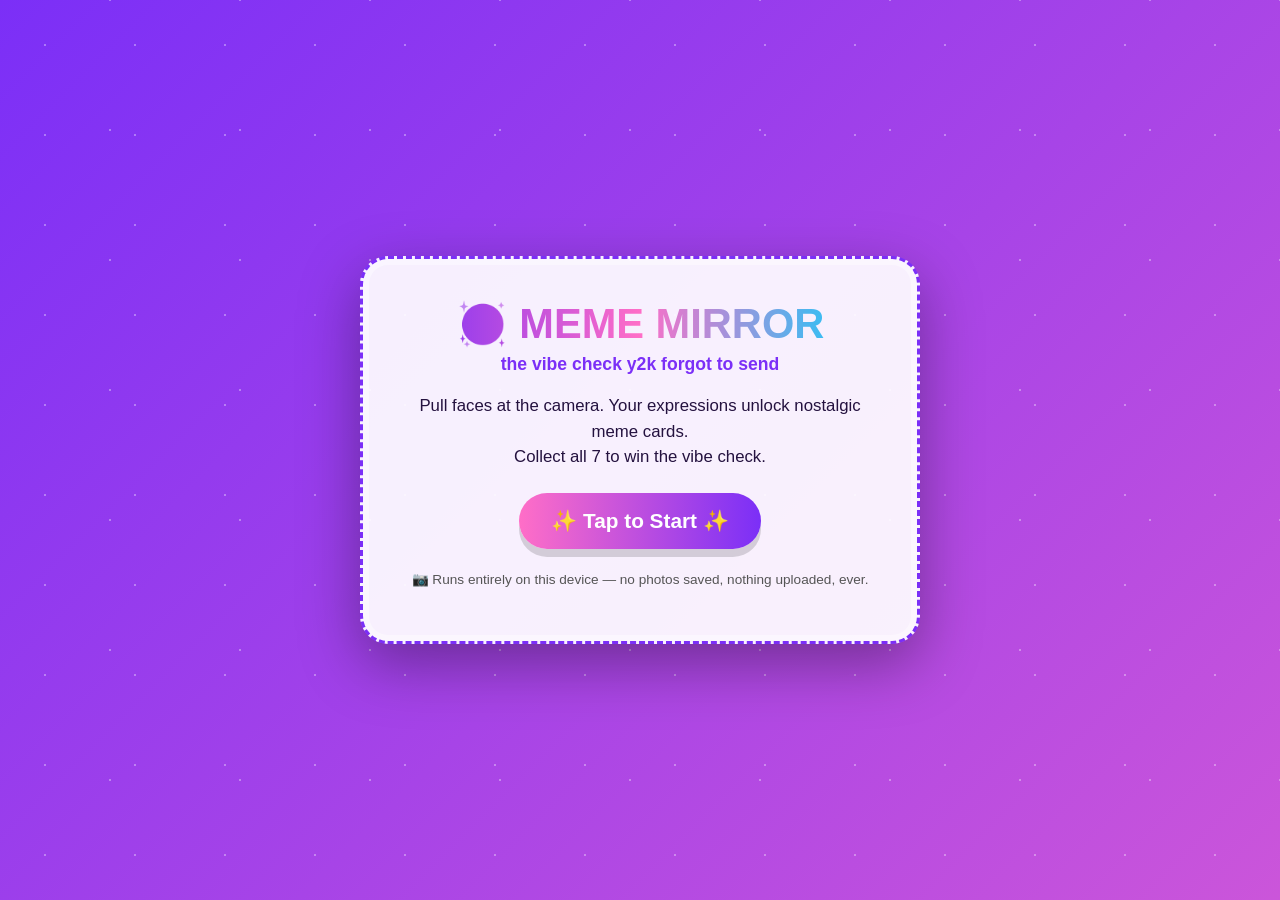
==== index.html @ 5fd08451 "Add Meme Mirror: webcam expression-to-meme game for uni open day Interactive, fully client-side boot" ====
<!DOCTYPE html>
<html lang="en">
<head>
<meta charset="UTF-8">
<meta name="viewport" content="width=device-width, initial-scale=1.0, maximum-scale=1.0, user-scalable=no">
<title>Meme Mirror — Vibe Check</title>
<link rel="icon" href="data:image/svg+xml,<svg xmlns=%22http://www.w3.org/2000/svg%22 viewBox=%220 0 100 100%22><text y=%22.9em%22 font-size=%2290%22>🪩</text></svg>">
<link rel="stylesheet" href="css/style.css">
</head>
<body>

<div class="sparkle-layer" aria-hidden="true"></div>

<!-- START SCREEN -->
<section id="start-screen" class="screen active">
  <div class="start-card">
    <h1 class="logo">🪩 MEME MIRROR</h1>
    <p class="tagline">the vibe check y2k forgot to send</p>
    <p class="blurb">Pull faces at the camera. Your expressions unlock nostalgic meme cards.<br>Collect all 7 to win the vibe check.</p>
    <button id="start-btn" class="big-btn">✨ Tap to Start ✨</button>
    <p class="privacy-note">📷 Runs entirely on this device — no photos saved, nothing uploaded, ever.</p>
  </div>
</section>

<!-- PERMISSION / LOADING SCREEN -->
<section id="loading-screen" class="screen">
  <div class="start-card">
    <div class="spinner" aria-hidden="true"></div>
    <p id="loading-text">Waking up the webcam...</p>
  </div>
</section>

<!-- ERROR SCREEN -->
<section id="error-screen" class="screen">
  <div class="start-card">
    <h2>😬 oop —</h2>
    <p id="error-text">Something went wrong.</p>
    <button id="retry-btn" class="big-btn">Try Again</button>
  </div>
</section>

<!-- GAME SCREEN -->
<section id="game-screen" class="screen">
  <header class="hud">
    <div class="hud-item score-box">
      <span class="hud-label">score</span>
      <span id="score" class="hud-value">0</span>
    </div>
    <div class="hud-item progress-box">
      <span class="hud-label">memes collected</span>
      <span id="progress" class="hud-value">0 / 7</span>
      <div class="progress-bar"><div id="progress-fill" class="progress-fill"></div></div>
    </div>
    <button id="reset-btn" class="mini-btn">↻ new player</button>
  </header>

  <main class="stage">
    <div class="camera-wrap">
      <video id="video" autoplay muted playsinline></video>
      <div id="face-hint" class="face-hint">make a face! 👀</div>
    </div>

    <div class="meme-panel">
      <div id="meme-idle" class="meme-idle">
        <p>🎭</p>
        <p>Your meme card will appear here</p>
      </div>
      <div id="meme-card" class="meme-card hidden">
        <div class="meme-emoji" id="meme-emoji"></div>
        <div class="meme-caption" id="meme-caption"></div>
        <div class="meme-tag" id="meme-tag"></div>
      </div>
    </div>
  </main>

  <footer class="collection-strip" id="collection-strip" aria-label="Meme collection"></footer>
</section>

<!-- WIN SCREEN -->
<section id="win-screen" class="screen">
  <div class="start-card">
    <h1 class="logo">🏆 VIBE CHECK PASSED</h1>
    <p class="blurb">You unlocked the whole nostalgic meme deck!</p>
    <p id="final-score" class="final-score">Score: 0</p>
    <button id="play-again-btn" class="big-btn">✨ Next Player ✨</button>
  </div>
</section>

<script src="js/face-api.min.js"></script>
<script src="js/memes.js"></script>
<script src="js/app.js"></script>
</body>
</html>
---- css/style.css ----
:root {
  --pink: #ff6ec7;
  --purple: #7b2ff7;
  --blue: #00d4ff;
  --yellow: #ffe45e;
  --dark: #1a0b2e;
  --panel: rgba(255, 255, 255, 0.92);
  --text-dark: #24123f;
  font-size: 16px;
}

* {
  box-sizing: border-box;
}

html, body {
  margin: 0;
  padding: 0;
  height: 100%;
  overflow-x: hidden;
}

body {
  font-family: "Comic Sans MS", "Segoe Print", "Baloo 2", cursive, sans-serif;
  color: var(--text-dark);
  background: linear-gradient(135deg, var(--purple), var(--pink) 55%, var(--blue));
  background-size: 300% 300%;
  animation: gradientShift 12s ease infinite;
  min-height: 100vh;
  position: relative;
}

@keyframes gradientShift {
  0% { background-position: 0% 50%; }
  50% { background-position: 100% 50%; }
  100% { background-position: 0% 50%; }
}

.sparkle-layer {
  position: fixed;
  inset: 0;
  pointer-events: none;
  background-image:
    radial-gradient(circle, #fff 1px, transparent 1.5px),
    radial-gradient(circle, #fff 1px, transparent 1.5px);
  background-size: 90px 90px, 130px 130px;
  background-position: 0 0, 45px 65px;
  opacity: 0.35;
  animation: sparkleDrift 20s linear infinite;
  z-index: 0;
}

@keyframes sparkleDrift {
  from { background-position: 0 0, 45px 65px; }
  to { background-position: 900px 900px, 945px 965px; }
}

.screen {
  display: none;
  min-height: 100vh;
  align-items: center;
  justify-content: center;
  position: relative;
  z-index: 1;
  padding: 24px;
}

.screen.active {
  display: flex;
}

.start-card {
  background: var(--panel);
  border-radius: 28px;
  padding: 40px 36px;
  max-width: 560px;
  width: 100%;
  text-align: center;
  box-shadow: 0 20px 60px rgba(0, 0, 0, 0.35), 0 0 0 6px rgba(255, 255, 255, 0.4) inset;
  border: 3px dashed var(--purple);
}

.logo {
  font-size: 2.6rem;
  margin: 0 0 6px;
  background: linear-gradient(90deg, var(--purple), var(--pink), var(--blue));
  -webkit-background-clip: text;
  background-clip: text;
  color: transparent;
  text-shadow: none;
}

.tagline {
  font-weight: bold;
  color: var(--purple);
  margin: 0 0 18px;
  font-size: 1.1rem;
}

.blurb {
  font-size: 1.05rem;
  line-height: 1.5;
  margin-bottom: 24px;
}

.big-btn {
  font-family: inherit;
  font-size: 1.3rem;
  font-weight: bold;
  padding: 16px 32px;
  border-radius: 999px;
  border: none;
  background: linear-gradient(90deg, var(--pink), var(--purple));
  color: white;
  cursor: pointer;
  box-shadow: 0 8px 0 rgba(0,0,0,0.15);
  transition: transform 0.12s ease;
}

.big-btn:active {
  transform: translateY(4px);
  box-shadow: 0 4px 0 rgba(0,0,0,0.15);
}

.privacy-note {
  margin-top: 22px;
  font-size: 0.85rem;
  color: #555;
}

.spinner {
  width: 56px;
  height: 56px;
  margin: 0 auto 20px;
  border-radius: 50%;
  border: 6px solid rgba(123, 47, 247, 0.2);
  border-top-color: var(--purple);
  animation: spin 0.9s linear infinite;
}

@keyframes spin {
  to { transform: rotate(360deg); }
}

/* ---------- GAME SCREEN ---------- */

#game-screen {
  align-items: stretch;
  flex-direction: column;
  padding: 16px;
}

.hud {
  display: flex;
  align-items: center;
  gap: 16px;
  background: var(--panel);
  border-radius: 20px;
  padding: 12px 20px;
  margin-bottom: 14px;
  box-shadow: 0 10px 30px rgba(0,0,0,0.25);
  flex-wrap: wrap;
}

.hud-item {
  display: flex;
  flex-direction: column;
  min-width: 90px;
}

.hud-label {
  font-size: 0.7rem;
  text-transform: uppercase;
  letter-spacing: 0.08em;
  color: #777;
}

.hud-value {
  font-size: 1.5rem;
  font-weight: bold;
  color: var(--purple);
}

.progress-box {
  flex: 1;
  min-width: 160px;
}

.progress-bar {
  height: 10px;
  border-radius: 999px;
  background: rgba(123, 47, 247, 0.15);
  overflow: hidden;
  margin-top: 4px;
}

.progress-fill {
  height: 100%;
  width: 0%;
  background: linear-gradient(90deg, var(--pink), var(--blue));
  transition: width 0.4s ease;
}

.mini-btn {
  font-family: inherit;
  font-size: 0.85rem;
  font-weight: bold;
  padding: 10px 16px;
  border-radius: 999px;
  border: 2px solid var(--purple);
  background: white;
  color: var(--purple);
  cursor: pointer;
}

.stage {
  flex: 1;
  display: flex;
  gap: 16px;
  flex-wrap: wrap;
}

.camera-wrap {
  position: relative;
  flex: 1 1 380px;
  min-height: 320px;
  border-radius: 24px;
  overflow: hidden;
  background: #000;
  box-shadow: 0 10px 30px rgba(0,0,0,0.3);
  border: 4px solid var(--yellow);
}

#video {
  width: 100%;
  height: 100%;
  object-fit: cover;
  transform: scaleX(-1);
}

.face-hint {
  position: absolute;
  bottom: 16px;
  left: 50%;
  transform: translateX(-50%);
  background: rgba(0,0,0,0.6);
  color: white;
  padding: 8px 16px;
  border-radius: 999px;
  font-size: 0.95rem;
}

.face-hint.hidden {
  display: none;
}

.meme-panel {
  flex: 1 1 320px;
  min-height: 320px;
  background: var(--panel);
  border-radius: 24px;
  display: flex;
  align-items: center;
  justify-content: center;
  box-shadow: 0 10px 30px rgba(0,0,0,0.25);
  border: 3px dashed var(--pink);
  padding: 24px;
  text-align: center;
}

.meme-idle {
  color: #888;
  font-size: 1.1rem;
}

.meme-idle p:first-child {
  font-size: 3rem;
  margin: 0 0 8px;
}

.meme-card.hidden,
.meme-idle.hidden {
  display: none;
}

.meme-card {
  display: flex;
  flex-direction: column;
  align-items: center;
  gap: 10px;
}

.meme-emoji {
  font-size: 4.5rem;
  line-height: 1;
}

.meme-caption {
  font-family: "Arial Black", Impact, sans-serif;
  font-size: 1.6rem;
  font-weight: 900;
  text-transform: uppercase;
  color: var(--dark);
  -webkit-text-stroke: 1px white;
  text-shadow: 2px 2px 0 rgba(255,255,255,0.7);
  line-height: 1.15;
}

.meme-tag {
  font-size: 0.95rem;
  font-weight: bold;
  color: var(--purple);
  background: rgba(123, 47, 247, 0.12);
  padding: 4px 14px;
  border-radius: 999px;
}

.meme-card.pop {
  animation: memePop 0.4s cubic-bezier(0.34, 1.56, 0.64, 1);
}

@keyframes memePop {
  0% { transform: scale(0.6) rotate(-4deg); opacity: 0; }
  60% { transform: scale(1.08) rotate(2deg); opacity: 1; }
  100% { transform: scale(1) rotate(0deg); }
}

.collection-strip {
  margin-top: 14px;
  display: flex;
  gap: 10px;
  overflow-x: auto;
  padding: 12px;
  background: var(--panel);
  border-radius: 20px;
  box-shadow: 0 10px 30px rgba(0,0,0,0.25);
}

.collection-slot {
  flex: 0 0 auto;
  width: 84px;
  display: flex;
  flex-direction: column;
  align-items: center;
  gap: 4px;
  padding: 10px 6px;
  border-radius: 16px;
  transition: transform 0.2s ease;
}

.collection-slot.locked {
  filter: grayscale(1) opacity(0.4);
}

.collection-slot.unlocked {
  background: rgba(255, 230, 100, 0.35);
}

.collection-slot.just-unlocked {
  animation: unlockPop 0.7s ease;
}

@keyframes unlockPop {
  0% { transform: scale(1); }
  40% { transform: scale(1.25); }
  100% { transform: scale(1); }
}

.slot-emoji {
  font-size: 1.8rem;
}

.slot-label {
  font-size: 0.7rem;
  font-weight: bold;
  text-align: center;
}

.final-score {
  font-size: 1.4rem;
  font-weight: bold;
  color: var(--purple);
  margin-bottom: 20px;
}

@media (max-width: 640px) {
  .logo { font-size: 2rem; }
  .stage { flex-direction: column; }
  .camera-wrap, .meme-panel { min-height: 260px; }
}
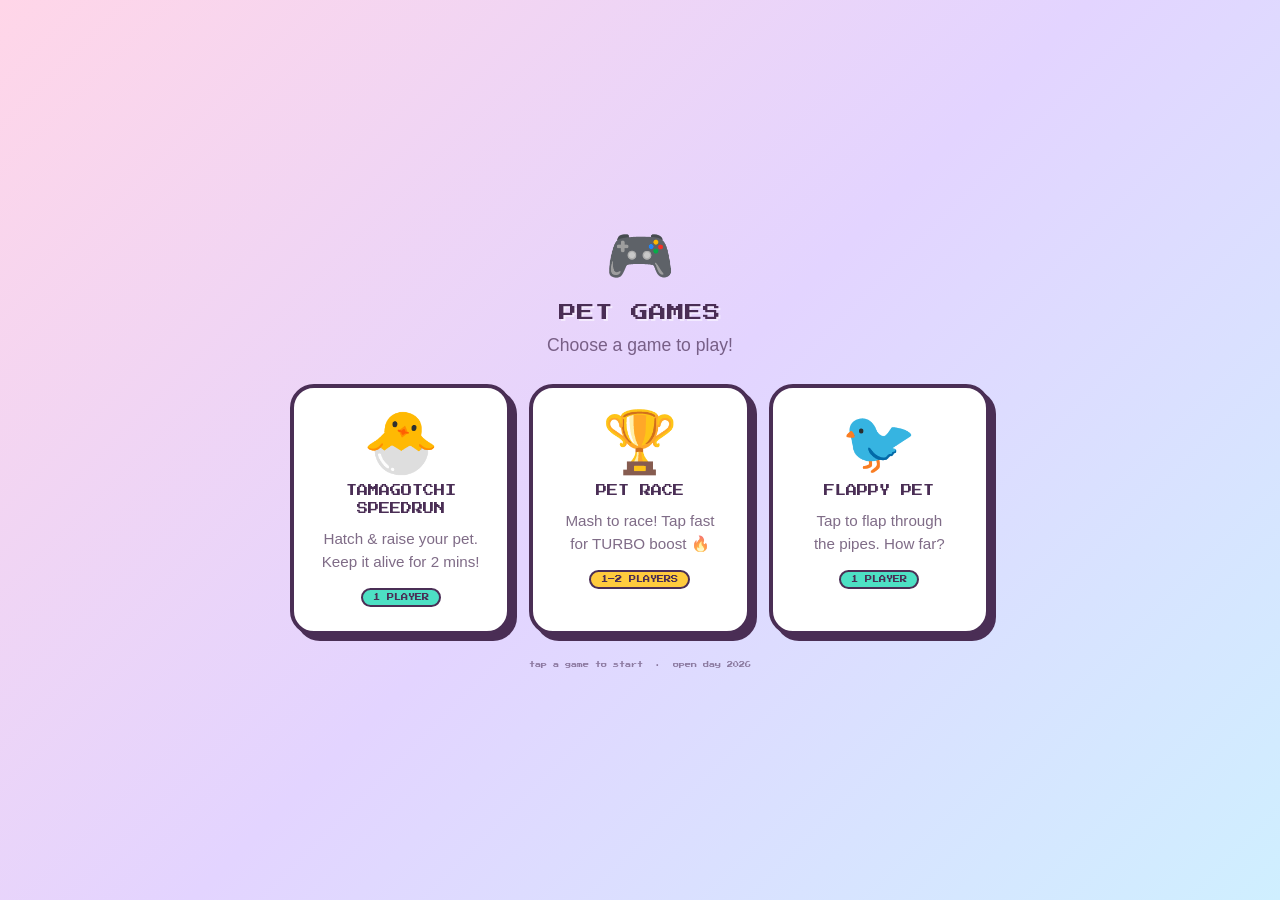
==== commit 5dc33779: "Add Pet Race game , Flappy Pet" ====
--- a/index.html
+++ b/index.html
@@ -3,91 +3,120 @@
 <head>
 <meta charset="UTF-8">
 <meta name="viewport" content="width=device-width, initial-scale=1.0, maximum-scale=1.0, user-scalable=no">
-<title>Meme Mirror — Vibe Check</title>
-<link rel="icon" href="data:image/svg+xml,<svg xmlns=%22http://www.w3.org/2000/svg%22 viewBox=%220 0 100 100%22><text y=%22.9em%22 font-size=%2290%22>🪩</text></svg>">
-<link rel="stylesheet" href="css/style.css">
+<title>Pet Games — Open Day</title>
+<link rel="icon" href="data:image/svg+xml,<svg xmlns=%22http://www.w3.org/2000/svg%22 viewBox=%220 0 100 100%22><text y=%22.9em%22 font-size=%2290%22>🎮</text></svg>">
+<style>
+  @font-face {
+    font-family: "Press Start 2P";
+    src: url("fonts/PressStart2P-Regular.ttf") format("truetype");
+    font-display: swap;
+  }
+  :root {
+    --shell-pink:#FFD6E8; --shell-lavender:#E3D4FF; --shell-blue:#CFEFFF;
+    --cream:#FFF8F2; --accent:#FF5FA2; --gold:#FFD873; --ink:#4A2E55;
+    --px-pink:#FF6FB5; --px-gold:#FFCB3D; --px-purple:#B98AFF; --px-mint:#4DE0C4;
+    --font-shell:"Baloo 2","Trebuchet MS","Comic Sans MS",cursive,sans-serif;
+    --font-screen:"Press Start 2P",monospace;
+  }
+  *,*::before,*::after{box-sizing:border-box}
+  html,body{margin:0;padding:0;min-height:100%;overflow-x:hidden}
+  body{
+    font-family:var(--font-shell);color:var(--ink);
+    background:linear-gradient(135deg,var(--shell-pink) 0%,var(--shell-lavender) 50%,var(--shell-blue) 100%);
+    min-height:100vh;display:flex;flex-direction:column;align-items:center;justify-content:center;
+    padding:24px 16px;
+  }
+
+  /* header */
+  .hub-header{text-align:center;margin-bottom:28px}
+  .hub-title{
+    font-family:var(--font-screen);font-size:clamp(.7rem,3vw,1.1rem);
+    color:var(--ink);line-height:1.8;margin:0 0 6px;
+    text-shadow:2px 2px 0 rgba(255,255,255,.5);
+  }
+  .hub-sub{font-size:clamp(.9rem,3.5vw,1.1rem);color:var(--ink);opacity:.7;margin:0}
+  .hub-emoji{font-size:clamp(2.5rem,8vw,3.5rem);display:block;margin-bottom:8px;animation:hubFloat 3s ease-in-out infinite}
+  @keyframes hubFloat{0%,100%{transform:translateY(0)}50%{transform:translateY(-10px)}}
+
+  /* game grid */
+  .game-grid{
+    display:grid;
+    grid-template-columns:repeat(auto-fit,minmax(200px,1fr));
+    gap:18px;width:100%;max-width:700px;
+  }
+
+  /* game card */
+  .game-card{
+    background:white;border-radius:24px;
+    border:4px solid var(--ink);
+    box-shadow:6px 6px 0 var(--ink);
+    padding:24px 16px;text-align:center;
+    text-decoration:none;color:var(--ink);
+    display:flex;flex-direction:column;align-items:center;gap:10px;
+    transition:transform .1s,box-shadow .1s;
+    cursor:pointer;
+  }
+  .game-card:hover{transform:translate(-2px,-2px);box-shadow:8px 8px 0 var(--ink)}
+  .game-card:active{transform:translate(4px,4px);box-shadow:2px 2px 0 var(--ink)}
+
+  .card-emoji{font-size:clamp(2.8rem,8vw,3.8rem);line-height:1;animation:cardBounce 2s ease-in-out infinite}
+  .game-card:nth-child(2) .card-emoji{animation-delay:.3s}
+  .game-card:nth-child(3) .card-emoji{animation-delay:.6s}
+  @keyframes cardBounce{0%,100%{transform:translateY(0)}50%{transform:translateY(-6px)}}
+
+  .card-title{
+    font-family:var(--font-screen);font-size:clamp(.5rem,2.5vw,.7rem);
+    line-height:1.6;margin:0;
+  }
+  .card-desc{font-size:clamp(.8rem,2.5vw,.95rem);opacity:.7;margin:0;line-height:1.5}
+
+  .card-tag{
+    font-family:var(--font-screen);font-size:.45rem;
+    padding:4px 10px;border-radius:20px;border:2px solid var(--ink);
+    margin-top:4px;
+  }
+  .tag-solo{background:var(--px-mint)}
+  .tag-multi{background:var(--px-gold)}
+  .tag-classic{background:var(--px-pink);color:white}
+
+  /* footer */
+  .hub-footer{margin-top:24px;font-family:var(--font-screen);font-size:.38rem;opacity:.55;text-align:center;line-height:2}
+</style>
 </head>
 <body>
 
-<div class="sparkle-layer" aria-hidden="true"></div>
+<div class="hub-header">
+  <span class="hub-emoji">🎮</span>
+  <p class="hub-title">PET GAMES</p>
+  <p class="hub-sub">Choose a game to play!</p>
+</div>
 
-<!-- START SCREEN -->
-<section id="start-screen" class="screen active">
-  <div class="start-card">
-    <h1 class="logo">🪩 MEME MIRROR</h1>
-    <p class="tagline">the vibe check y2k forgot to send</p>
-    <p class="blurb">Pull faces at the camera. Your expressions unlock nostalgic meme cards.<br>Collect all 7 to win the vibe check.</p>
-    <button id="start-btn" class="big-btn">✨ Tap to Start ✨</button>
-    <p class="privacy-note">📷 Runs entirely on this device — no photos saved, nothing uploaded, ever.</p>
-  </div>
-</section>
+<div class="game-grid">
 
-<!-- PERMISSION / LOADING SCREEN -->
-<section id="loading-screen" class="screen">
-  <div class="start-card">
-    <div class="spinner" aria-hidden="true"></div>
-    <p id="loading-text">Waking up the webcam...</p>
-  </div>
-</section>
+  <a class="game-card" href="tamagotchi-speedrun.html">
+    <span class="card-emoji">🐣</span>
+    <p class="card-title">TAMAGOTCHI<br>SPEEDRUN</p>
+    <p class="card-desc">Hatch &amp; raise your pet.<br>Keep it alive for 2 mins!</p>
+    <span class="card-tag tag-solo">1 PLAYER</span>
+  </a>
 
-<!-- ERROR SCREEN -->
-<section id="error-screen" class="screen">
-  <div class="start-card">
-    <h2>😬 oop —</h2>
-    <p id="error-text">Something went wrong.</p>
-    <button id="retry-btn" class="big-btn">Try Again</button>
-  </div>
-</section>
+  <a class="game-card" href="pet-race.html">
+    <span class="card-emoji">🏆</span>
+    <p class="card-title">PET RACE</p>
+    <p class="card-desc">Mash to race! Tap fast<br>for TURBO boost 🔥</p>
+    <span class="card-tag tag-multi">1–2 PLAYERS</span>
+  </a>
 
-<!-- GAME SCREEN -->
-<section id="game-screen" class="screen">
-  <header class="hud">
-    <div class="hud-item score-box">
-      <span class="hud-label">score</span>
-      <span id="score" class="hud-value">0</span>
-    </div>
-    <div class="hud-item progress-box">
-      <span class="hud-label">memes collected</span>
-      <span id="progress" class="hud-value">0 / 7</span>
-      <div class="progress-bar"><div id="progress-fill" class="progress-fill"></div></div>
-    </div>
-    <button id="reset-btn" class="mini-btn">↻ new player</button>
-  </header>
+  <a class="game-card" href="flappy-pet.html">
+    <span class="card-emoji">🐦</span>
+    <p class="card-title">FLAPPY PET</p>
+    <p class="card-desc">Tap to flap through<br>the pipes. How far?</p>
+    <span class="card-tag tag-solo">1 PLAYER</span>
+  </a>
 
-  <main class="stage">
-    <div class="camera-wrap">
-      <video id="video" autoplay muted playsinline></video>
-      <div id="face-hint" class="face-hint">make a face! 👀</div>
-    </div>
+</div>
 
-    <div class="meme-panel">
-      <div id="meme-idle" class="meme-idle">
-        <p>🎭</p>
-        <p>Your meme card will appear here</p>
-      </div>
-      <div id="meme-card" class="meme-card hidden">
-        <div class="meme-emoji" id="meme-emoji"></div>
-        <div class="meme-caption" id="meme-caption"></div>
-        <div class="meme-tag" id="meme-tag"></div>
-      </div>
-    </div>
-  </main>
+<p class="hub-footer">tap a game to start &nbsp;·&nbsp; open day 2026</p>
 
-  <footer class="collection-strip" id="collection-strip" aria-label="Meme collection"></footer>
-</section>
-
-<!-- WIN SCREEN -->
-<section id="win-screen" class="screen">
-  <div class="start-card">
-    <h1 class="logo">🏆 VIBE CHECK PASSED</h1>
-    <p class="blurb">You unlocked the whole nostalgic meme deck!</p>
-    <p id="final-score" class="final-score">Score: 0</p>
-    <button id="play-again-btn" class="big-btn">✨ Next Player ✨</button>
-  </div>
-</section>
-
-<script src="js/face-api.min.js"></script>
-<script src="js/memes.js"></script>
-<script src="js/app.js"></script>
 </body>
 </html>
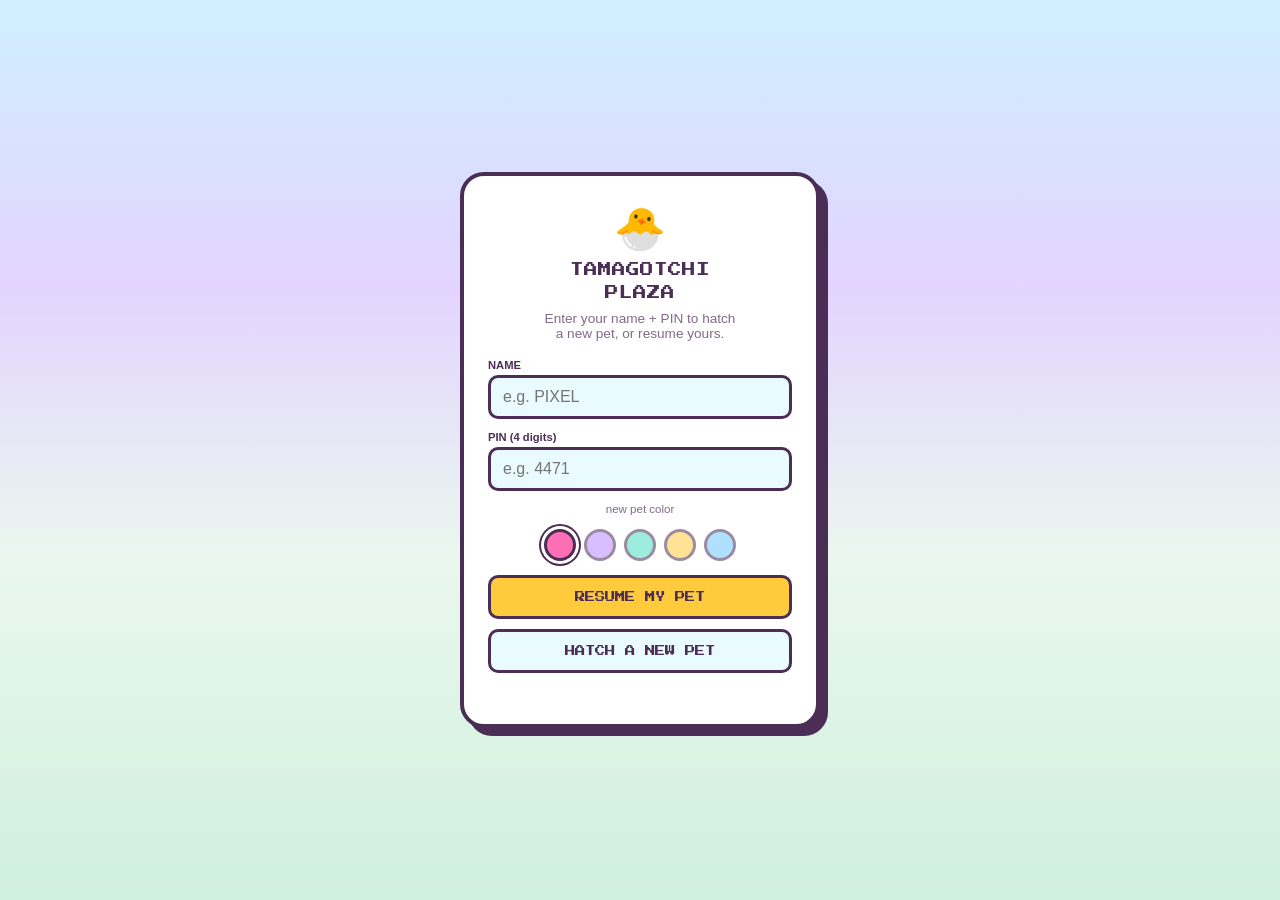
==== commit d71a8034: "changes" ====
--- a/index.html
+++ b/index.html
@@ -3,120 +3,578 @@
 <head>
 <meta charset="UTF-8">
 <meta name="viewport" content="width=device-width, initial-scale=1.0, maximum-scale=1.0, user-scalable=no">
-<title>Pet Games — Open Day</title>
+<title>Tamagotchi Plaza</title>
 <link rel="icon" href="data:image/svg+xml,<svg xmlns=%22http://www.w3.org/2000/svg%22 viewBox=%220 0 100 100%22><text y=%22.9em%22 font-size=%2290%22>🎮</text></svg>">
+<link rel="stylesheet" href="css/pet-tokens.css">
 <style>
-  @font-face {
-    font-family: "Press Start 2P";
-    src: url("fonts/PressStart2P-Regular.ttf") format("truetype");
-    font-display: swap;
-  }
-  :root {
-    --shell-pink:#FFD6E8; --shell-lavender:#E3D4FF; --shell-blue:#CFEFFF;
-    --cream:#FFF8F2; --accent:#FF5FA2; --gold:#FFD873; --ink:#4A2E55;
-    --px-pink:#FF6FB5; --px-gold:#FFCB3D; --px-purple:#B98AFF; --px-mint:#4DE0C4;
-    --font-shell:"Baloo 2","Trebuchet MS","Comic Sans MS",cursive,sans-serif;
-    --font-screen:"Press Start 2P",monospace;
-  }
   *,*::before,*::after{box-sizing:border-box}
   html,body{margin:0;padding:0;min-height:100%;overflow-x:hidden}
   body{
     font-family:var(--font-shell);color:var(--ink);
-    background:linear-gradient(135deg,var(--shell-pink) 0%,var(--shell-lavender) 50%,var(--shell-blue) 100%);
-    min-height:100vh;display:flex;flex-direction:column;align-items:center;justify-content:center;
-    padding:24px 16px;
-  }
-
-  /* header */
-  .hub-header{text-align:center;margin-bottom:28px}
-  .hub-title{
-    font-family:var(--font-screen);font-size:clamp(.7rem,3vw,1.1rem);
-    color:var(--ink);line-height:1.8;margin:0 0 6px;
-    text-shadow:2px 2px 0 rgba(255,255,255,.5);
-  }
-  .hub-sub{font-size:clamp(.9rem,3.5vw,1.1rem);color:var(--ink);opacity:.7;margin:0}
-  .hub-emoji{font-size:clamp(2.5rem,8vw,3.5rem);display:block;margin-bottom:8px;animation:hubFloat 3s ease-in-out infinite}
-  @keyframes hubFloat{0%,100%{transform:translateY(0)}50%{transform:translateY(-10px)}}
-
-  /* game grid */
+    background:linear-gradient(180deg,var(--shell-blue) 0%,var(--shell-lavender) 32%,#EAF7EE 62%,#CFF0DC 100%);
+    min-height:100vh;display:flex;flex-direction:column;align-items:center;
+  }
+
+  /* ---------- HUD ---------- */
+  .hud{
+    width:100%;box-sizing:border-box;
+    background:var(--cream);border-bottom:4px solid var(--ink);
+    display:flex;align-items:center;justify-content:space-between;
+    padding:10px 20px;gap:12px;position:sticky;top:0;z-index:20;
+  }
+  .hud-pet{display:flex;align-items:center;gap:10px}
+  .hud-avatar{width:44px;height:44px;border-radius:12px;background:var(--px-mint);border:3px solid var(--ink);display:flex;align-items:center;justify-content:center;overflow:hidden}
+  .hud-avatar canvas{width:100%;height:100%}
+  .hud-name{font-family:var(--font-screen);font-size:.6rem;line-height:1.4}
+  .hud-stage{font-size:.75rem;opacity:.7}
+  .hud-points{font-family:var(--font-screen);font-size:.6rem;background:var(--gold);border:3px solid var(--ink);border-radius:20px;padding:8px 14px;white-space:nowrap}
+
+  /* ---------- identify screen ---------- */
+  .identify-wrap{
+    flex:1;width:100%;display:flex;align-items:center;justify-content:center;padding:24px 16px;
+  }
+  .identify-card{
+    background:white;border:4px solid var(--ink);border-radius:24px;
+    box-shadow:8px 8px 0 var(--ink);padding:28px 24px;max-width:360px;width:100%;
+    text-align:center;
+  }
+  .identify-emoji{font-size:2.6rem;display:block;margin-bottom:6px;animation:hubFloat 3s ease-in-out infinite}
+  @keyframes hubFloat{0%,100%{transform:translateY(0)}50%{transform:translateY(-8px)}}
+  .identify-title{font-family:var(--font-screen);font-size:.85rem;margin:0 0 6px;line-height:1.7}
+  .identify-sub{font-size:.85rem;opacity:.7;margin:0 0 18px}
+  .identify-field{text-align:left;margin-bottom:12px}
+  .identify-field label{display:block;font-size:.7rem;font-weight:700;margin-bottom:4px}
+  .identify-field input{
+    width:100%;font-family:var(--font-shell);font-size:1rem;padding:10px 12px;
+    border:3px solid var(--ink);border-radius:10px;background:var(--screen-bg);
+  }
+  .swatch-row{display:flex;gap:8px;justify-content:center;margin:14px 0}
+  .swatch{
+    width:32px;height:32px;border-radius:50%;border:3px solid var(--ink);
+    padding:0;cursor:pointer;opacity:.55;
+  }
+  .swatch.selected{opacity:1;box-shadow:0 0 0 3px #fff,0 0 0 5px var(--ink)}
+  .identify-actions{display:flex;flex-direction:column;gap:10px;margin-top:8px}
+  .px-btn{
+    font-family:var(--font-screen);font-size:.65rem;padding:14px 16px;
+    border-radius:10px;border:3px solid var(--ink);background:var(--px-gold);
+    color:var(--ink);cursor:pointer;touch-action:manipulation;
+  }
+  .px-btn:active{transform:translateY(2px)}
+  .px-btn-ghost{background:var(--screen-bg)}
+  .identify-error{font-size:.75rem;color:#C0335B;min-height:1.2em;margin:8px 0 0}
+
+  /* ---------- plaza screen ---------- */
+  .plaza-wrap{display:none;flex:1;width:100%;flex-direction:column;align-items:center;padding:20px 16px 30px}
+  .plaza-wrap.active{display:flex}
+  .identify-screen{display:flex}
+  .identify-screen.hidden{display:none}
+
+  .plaza-3d-wrap{position:relative;width:min(94vw,760px);margin-bottom:20px}
+  #plaza-3d-canvas{
+    width:100%;aspect-ratio:4/3;display:block;
+    border:4px solid var(--ink);border-radius:20px;
+    touch-action:none;cursor:pointer;background:var(--shell-blue);
+  }
+  .plaza-loading{
+    position:absolute;inset:0;display:flex;align-items:center;justify-content:center;
+    font-family:var(--font-screen);font-size:.6rem;color:var(--ink);
+    background:var(--shell-blue);border:4px solid var(--ink);border-radius:20px;
+  }
+  .plaza-loading.hidden{display:none}
+
+  .plaza-title{font-family:var(--font-screen);font-size:clamp(.7rem,3vw,1rem);text-align:center;margin:0 0 18px}
+
   .game-grid{
-    display:grid;
-    grid-template-columns:repeat(auto-fit,minmax(200px,1fr));
-    gap:18px;width:100%;max-width:700px;
-  }
-
-  /* game card */
+    display:grid;grid-template-columns:repeat(auto-fit,minmax(190px,1fr));
+    gap:18px;width:100%;max-width:760px;
+  }
   .game-card{
-    background:white;border-radius:24px;
-    border:4px solid var(--ink);
-    box-shadow:6px 6px 0 var(--ink);
-    padding:24px 16px;text-align:center;
-    text-decoration:none;color:var(--ink);
-    display:flex;flex-direction:column;align-items:center;gap:10px;
-    transition:transform .1s,box-shadow .1s;
-    cursor:pointer;
+    position:relative;background:white;border-radius:20px;border:4px solid var(--ink);
+    box-shadow:6px 6px 0 var(--ink);padding:26px 14px 16px;text-align:center;
+    display:flex;flex-direction:column;align-items:center;gap:8px;
+    transition:transform .1s,box-shadow .1s;cursor:pointer;touch-action:manipulation;
+    font:inherit;color:var(--ink);
   }
   .game-card:hover{transform:translate(-2px,-2px);box-shadow:8px 8px 0 var(--ink)}
   .game-card:active{transform:translate(4px,4px);box-shadow:2px 2px 0 var(--ink)}
-
-  .card-emoji{font-size:clamp(2.8rem,8vw,3.8rem);line-height:1;animation:cardBounce 2s ease-in-out infinite}
-  .game-card:nth-child(2) .card-emoji{animation-delay:.3s}
-  .game-card:nth-child(3) .card-emoji{animation-delay:.6s}
-  @keyframes cardBounce{0%,100%{transform:translateY(0)}50%{transform:translateY(-6px)}}
-
-  .card-title{
-    font-family:var(--font-screen);font-size:clamp(.5rem,2.5vw,.7rem);
-    line-height:1.6;margin:0;
-  }
-  .card-desc{font-size:clamp(.8rem,2.5vw,.95rem);opacity:.7;margin:0;line-height:1.5}
-
-  .card-tag{
-    font-family:var(--font-screen);font-size:.45rem;
-    padding:4px 10px;border-radius:20px;border:2px solid var(--ink);
-    margin-top:4px;
-  }
+  .game-card:focus-visible{outline:3px solid var(--px-purple);outline-offset:3px}
+  .card-roof{position:absolute;top:-4px;left:-4px;right:-4px;height:14px;border-radius:20px 20px 0 0;background:var(--card-roof,var(--accent))}
+  .card-emoji{font-size:clamp(2.2rem,7vw,2.8rem);line-height:1}
+  .card-title{font-family:var(--font-screen);font-size:clamp(.48rem,2.3vw,.62rem);line-height:1.6;margin:0}
+  .card-desc{font-size:clamp(.72rem,2.3vw,.85rem);opacity:.7;margin:0;line-height:1.4}
+  .card-tag{font-family:var(--font-screen);font-size:.4rem;padding:4px 9px;border-radius:20px;border:2px solid var(--ink);margin-top:2px}
   .tag-solo{background:var(--px-mint)}
   .tag-multi{background:var(--px-gold)}
-  .tag-classic{background:var(--px-pink);color:white}
-
-  /* footer */
-  .hub-footer{margin-top:24px;font-family:var(--font-screen);font-size:.38rem;opacity:.55;text-align:center;line-height:2}
+
+  .plaza-footer{margin-top:24px;font-family:var(--font-screen);font-size:.36rem;opacity:.55;text-align:center;line-height:2}
+
+  .toast{
+    position:fixed;left:50%;bottom:26px;transform:translateX(-50%) translateY(20px);
+    font-family:var(--font-screen);font-size:.6rem;background:var(--ink);color:#fff;
+    padding:12px 18px;border-radius:12px;opacity:0;pointer-events:none;
+    transition:opacity .25s,transform .25s;z-index:50;text-align:center;max-width:80vw;
+  }
+  .toast.show{opacity:1;transform:translateX(-50%) translateY(0)}
 </style>
 </head>
 <body>
 
-<div class="hub-header">
-  <span class="hub-emoji">🎮</span>
-  <p class="hub-title">PET GAMES</p>
-  <p class="hub-sub">Choose a game to play!</p>
+<div class="hud" id="hud" style="display:none;">
+  <div class="hud-pet">
+    <div class="hud-avatar"><canvas id="hud-avatar-canvas" width="44" height="44"></canvas></div>
+    <div>
+      <div class="hud-name" id="hud-name">PET</div>
+      <div class="hud-stage" id="hud-stage">Baby</div>
+    </div>
+  </div>
+  <div class="hud-points" id="hud-points">0 PTS</div>
 </div>
 
-<div class="game-grid">
-
-  <a class="game-card" href="tamagotchi-speedrun.html">
-    <span class="card-emoji">🐣</span>
-    <p class="card-title">TAMAGOTCHI<br>SPEEDRUN</p>
-    <p class="card-desc">Hatch &amp; raise your pet.<br>Keep it alive for 2 mins!</p>
-    <span class="card-tag tag-solo">1 PLAYER</span>
-  </a>
-
-  <a class="game-card" href="pet-race.html">
-    <span class="card-emoji">🏆</span>
-    <p class="card-title">PET RACE</p>
-    <p class="card-desc">Mash to race! Tap fast<br>for TURBO boost 🔥</p>
-    <span class="card-tag tag-multi">1–2 PLAYERS</span>
-  </a>
-
-  <a class="game-card" href="flappy-pet.html">
-    <span class="card-emoji">🐦</span>
-    <p class="card-title">FLAPPY PET</p>
-    <p class="card-desc">Tap to flap through<br>the pipes. How far?</p>
-    <span class="card-tag tag-solo">1 PLAYER</span>
-  </a>
-
+<div class="identify-wrap identify-screen" id="screen-identify">
+  <div class="identify-card">
+    <span class="identify-emoji">🐣</span>
+    <p class="identify-title">TAMAGOTCHI<br>PLAZA</p>
+    <p class="identify-sub">Enter your name + PIN to hatch<br>a new pet, or resume yours.</p>
+
+    <div class="identify-field">
+      <label for="name-input">NAME</label>
+      <input type="text" id="name-input" maxlength="12" placeholder="e.g. PIXEL" autocomplete="off">
+    </div>
+    <div class="identify-field">
+      <label for="pin-input">PIN (4 digits)</label>
+      <input type="text" id="pin-input" maxlength="6" placeholder="e.g. 4471" autocomplete="off" inputmode="numeric">
+    </div>
+
+    <p class="identify-sub" style="margin:0 0 6px;font-size:.72rem;">new pet color</p>
+    <div class="swatch-row" id="swatch-row"></div>
+
+    <div class="identify-actions">
+      <button class="px-btn" id="resume-btn">RESUME MY PET</button>
+      <button class="px-btn px-btn-ghost" id="hatch-btn">HATCH A NEW PET</button>
+    </div>
+    <p class="identify-error" id="identify-error"></p>
+  </div>
 </div>
 
-<p class="hub-footer">tap a game to start &nbsp;·&nbsp; open day 2026</p>
-
+<div class="plaza-wrap" id="screen-plaza">
+  <div class="plaza-3d-wrap" id="plaza-3d-wrap">
+    <canvas id="plaza-3d-canvas"></canvas>
+    <div class="plaza-loading" id="plaza-loading">loading plaza...</div>
+  </div>
+
+  <p class="plaza-title">🏙️ CHOOSE A LOCATION</p>
+
+  <div class="game-grid" id="game-grid" style="display:none;">
+
+    <button class="game-card" data-location="home" style="--card-roof:var(--accent);">
+      <span class="card-roof"></span>
+      <span class="card-emoji">🏠</span>
+      <p class="card-title">HOME</p>
+      <p class="card-desc">Feed, clean &amp; tuck<br>your pet in</p>
+      <span class="card-tag tag-solo">1 PLAYER</span>
+    </button>
+
+    <button class="game-card" data-location="sky" style="--card-roof:#4DE0C4;">
+      <span class="card-roof"></span>
+      <span class="card-emoji">🐦</span>
+      <p class="card-title">FLAPPY SKY</p>
+      <p class="card-desc">Flap through<br>the pipes</p>
+      <span class="card-tag tag-solo">1 PLAYER</span>
+    </button>
+
+    <button class="game-card" data-location="racetrack" style="--card-roof:#FF7A5C;">
+      <span class="card-roof"></span>
+      <span class="card-emoji">🏁</span>
+      <p class="card-title">RACETRACK</p>
+      <p class="card-desc">Mash for<br>TURBO boost</p>
+      <span class="card-tag tag-multi">1-2 PLAYERS</span>
+    </button>
+
+    <button class="game-card" data-location="clubhouse" style="--card-roof:#FF6FB5;">
+      <span class="card-roof"></span>
+      <span class="card-emoji">😂</span>
+      <p class="card-title">CLUBHOUSE</p>
+      <p class="card-desc">First to laugh<br>loses!</p>
+      <span class="card-tag tag-multi">1-2 PLAYERS</span>
+    </button>
+
+    <button class="game-card" data-location="shop" style="--card-roof:#FFCB3D;">
+      <span class="card-roof"></span>
+      <span class="card-emoji">🎀</span>
+      <p class="card-title">SHOP</p>
+      <p class="card-desc">Spend your<br>points</p>
+      <span class="card-tag tag-solo">COSMETICS</span>
+    </button>
+
+    <button class="game-card" data-location="restaurant" style="--card-roof:#B98AFF;">
+      <span class="card-roof"></span>
+      <span class="card-emoji">🍕</span>
+      <p class="card-title">RESTAURANT</p>
+      <p class="card-desc">Cook to the<br>clock</p>
+      <span class="card-tag tag-solo">1 PLAYER</span>
+    </button>
+
+  </div>
+
+  <p class="plaza-footer">tap a building to visit &nbsp;·&nbsp; open day 2026</p>
+</div>
+
+<div class="toast" id="toast"></div>
+
+<script src="js/pet-save.js"></script>
+<script src="js/pet-render.js"></script>
+<script src="js/vendor/three.min.js"></script>
+<script src="js/pet-render-3d.js"></script>
+<script>
+(function () {
+  "use strict";
+
+  var COLOR_SWATCHES = ["#FF6FB5", "#B98AFF", "#4DE0C4", "#FFCB3D", "#6FC8FF"];
+  var LOCATION_LABELS = {
+    sky: "Flappy Sky", racetrack: "Racetrack", clubhouse: "Clubhouse",
+    shop: "Shop", restaurant: "Restaurant",
+  };
+  var STAGE_LABELS = { baby: "Baby", child: "Child", form: null };
+  var FORM_LABELS = { glimmerling: "Glimmerling", wobblet: "Wobblet", grumplet: "Grumplet" };
+
+  var screenIdentify = document.getElementById("screen-identify");
+  var screenPlaza = document.getElementById("screen-plaza");
+  var hud = document.getElementById("hud");
+  var nameInput = document.getElementById("name-input");
+  var pinInput = document.getElementById("pin-input");
+  var swatchRow = document.getElementById("swatch-row");
+  var identifyError = document.getElementById("identify-error");
+  var resumeBtn = document.getElementById("resume-btn");
+  var hatchBtn = document.getElementById("hatch-btn");
+  var toastEl = document.getElementById("toast");
+  var hudAvatarCanvas = document.getElementById("hud-avatar-canvas");
+  var hudName = document.getElementById("hud-name");
+  var hudStage = document.getElementById("hud-stage");
+  var hudPoints = document.getElementById("hud-points");
+
+  var chosenColor = COLOR_SWATCHES[0];
+  swatchRow.innerHTML = "";
+  COLOR_SWATCHES.forEach(function (hex) {
+    var btn = document.createElement("button");
+    btn.type = "button";
+    btn.className = "swatch" + (hex === chosenColor ? " selected" : "");
+    btn.style.background = hex;
+    btn.setAttribute("aria-label", "Pick color " + hex);
+    btn.addEventListener("click", function () {
+      chosenColor = hex;
+      swatchRow.querySelectorAll(".swatch").forEach(function (s) { s.classList.remove("selected"); });
+      btn.classList.add("selected");
+    });
+    swatchRow.appendChild(btn);
+  });
+
+  var toastTimer = null;
+  function showToast(text) {
+    toastEl.textContent = text;
+    toastEl.classList.add("show");
+    if (toastTimer) clearTimeout(toastTimer);
+    toastTimer = setTimeout(function () { toastEl.classList.remove("show"); }, 2600);
+  }
+
+  function showError(text) { identifyError.textContent = text; }
+
+  function stageLabelFor(record) {
+    if (record.appearance.growthStage === "form" && record.appearance.form) {
+      return FORM_LABELS[record.appearance.form] || "Grown";
+    }
+    return STAGE_LABELS[record.appearance.growthStage] || "Baby";
+  }
+
+  function enterPlaza(record) {
+    hudName.textContent = record.identity.name || "PET";
+    hudStage.textContent = stageLabelFor(record);
+    hudPoints.textContent = record.points.balance + " PTS";
+    PetRender.renderPet(hudAvatarCanvas, {
+      stage: record.appearance.growthStage,
+      form: record.appearance.form,
+      baseColor: record.appearance.petColor,
+      cosmetics: Object.values(record.appearance.cosmetics.equipped).filter(Boolean),
+    });
+    hud.style.display = "flex";
+    screenIdentify.classList.add("hidden");
+    screenPlaza.classList.add("active");
+    initPlazaWorld(record);
+  }
+
+  // ============================================================
+  // 3D PLAZA — Three.js scene; falls back to the plain button grid
+  // (already fully wired below) if WebGL isn't available on this device.
+  // ============================================================
+
+  var plazaInitialized = false;
+  var gameGrid = document.getElementById("game-grid");
+  var plaza3dWrap = document.getElementById("plaza-3d-wrap");
+  var plazaLoading = document.getElementById("plaza-loading");
+  var plazaCanvas = document.getElementById("plaza-3d-canvas");
+
+  function showFallbackGrid() {
+    plaza3dWrap.style.display = "none";
+    gameGrid.style.display = "";
+  }
+
+  var LOCATIONS_3D = [
+    { id: "home", color: 0xFF5FA2, roof: 0xE0407F, x: 0, z: 4.6, scale: 1.3 },
+    { id: "racetrack", color: 0xFF7A5C, roof: 0xE0563A, x: 0, z: -4.6, scale: 0.9 },
+    { id: "sky", color: 0x4DE0C4, roof: 0x35B89E, x: -4.3, z: 2.3, scale: 1.0 },
+    { id: "shop", color: 0xFFCB3D, roof: 0xE0A82A, x: 4.3, z: 2.3, scale: 1.0 },
+    { id: "clubhouse", color: 0xFF6FB5, roof: 0xE0559A, x: -4.3, z: -2.3, scale: 1.0 },
+    { id: "restaurant", color: 0xB98AFF, roof: 0x9A6DE0, x: 4.3, z: -2.3, scale: 1.0 },
+  ];
+
+  function buildCheckerTexture() {
+    var c = document.createElement("canvas");
+    c.width = 64; c.height = 64;
+    var ctx = c.getContext("2d");
+    ctx.fillStyle = "#F3E9D8";
+    ctx.fillRect(0, 0, 64, 64);
+    ctx.fillStyle = "#E7D6B8";
+    ctx.fillRect(0, 0, 32, 32);
+    ctx.fillRect(32, 32, 32, 32);
+    var tex = new THREE.CanvasTexture(c);
+    tex.wrapS = tex.wrapT = THREE.RepeatWrapping;
+    tex.repeat.set(6, 6);
+    tex.magFilter = THREE.NearestFilter;
+    return tex;
+  }
+
+  function buildBuilding(loc) {
+    var group = new THREE.Group();
+    var s = loc.scale;
+    var box = new THREE.Mesh(
+      new THREE.BoxGeometry(2 * s, 1.6 * s, 2 * s),
+      new THREE.MeshLambertMaterial({ color: loc.color })
+    );
+    box.position.y = 0.8 * s;
+    group.add(box);
+    var roof = new THREE.Mesh(
+      new THREE.ConeGeometry(1.65 * s, 1.6 * s, 4),
+      new THREE.MeshLambertMaterial({ color: loc.roof })
+    );
+    roof.rotation.y = Math.PI / 4;
+    roof.position.y = 1.6 * s + 0.8 * s;
+    group.add(roof);
+    group.position.set(loc.x, 0, loc.z);
+    group.userData.location = loc.id;
+    group.traverse(function (n) { n.userData.location = loc.id; });
+    return group;
+  }
+
+  function buildFountain() {
+    var group = new THREE.Group();
+    var tiers = [
+      { r: 1.1, h: 0.35, y: 0.18, color: 0xF3E9D8 },
+      { r: 0.75, h: 0.3, y: 0.5, color: 0xFBF3E4 },
+      { r: 0.5, h: 0.22, y: 0.75, color: 0xCFEFFF },
+    ];
+    tiers.forEach(function (t) {
+      var m = new THREE.Mesh(new THREE.CylinderGeometry(t.r, t.r, t.h, 16), new THREE.MeshLambertMaterial({ color: t.color }));
+      m.position.y = t.y;
+      group.add(m);
+    });
+    var topper = new THREE.Mesh(new THREE.OctahedronGeometry(0.22, 0), new THREE.MeshLambertMaterial({ color: 0xFF6FB5 }));
+    topper.position.y = 1.05;
+    group.add(topper);
+    group.userData.topper = topper;
+    return group;
+  }
+
+  function initPlazaWorld(record) {
+    if (plazaInitialized) return;
+    plazaInitialized = true;
+
+    if (!window.THREE || !PetRender3D.isAvailable()) {
+      showFallbackGrid();
+      return;
+    }
+
+    var renderer;
+    try {
+      renderer = new THREE.WebGLRenderer({ canvas: plazaCanvas, antialias: true, alpha: true });
+    } catch (e) {
+      console.warn("Plaza 3D unavailable, using fallback location list:", e);
+      showFallbackGrid();
+      return;
+    }
+    renderer.setClearColor(0x000000, 0);
+
+    var scene = new THREE.Scene();
+    var rect = plazaCanvas.getBoundingClientRect();
+    var w = Math.max(1, rect.width), h = Math.max(1, rect.height);
+    plazaCanvas.width = w; plazaCanvas.height = h;
+    renderer.setSize(w, h, false);
+
+    var viewSize = 13;
+    var aspect = w / h;
+    var camera = new THREE.OrthographicCamera(
+      -viewSize * aspect / 2, viewSize * aspect / 2, viewSize / 2, -viewSize / 2, 0.1, 100
+    );
+    camera.position.set(10, 10, 10);
+    camera.lookAt(0, 0, 0);
+
+    scene.add(new THREE.AmbientLight(0xffffff, 0.8));
+    var sun = new THREE.DirectionalLight(0xffffff, 0.6);
+    sun.position.set(6, 10, 4);
+    scene.add(sun);
+
+    var ground = new THREE.Mesh(new THREE.CircleGeometry(9, 48), new THREE.MeshLambertMaterial({ map: buildCheckerTexture() }));
+    ground.rotation.x = -Math.PI / 2;
+    scene.add(ground);
+
+    var buildingGroup = new THREE.Group();
+    LOCATIONS_3D.forEach(function (loc) { buildingGroup.add(buildBuilding(loc)); });
+    scene.add(buildingGroup);
+
+    var fountain = buildFountain();
+    scene.add(fountain);
+
+    var petGroup = PetRender3D.buildPetObject({
+      stage: record.appearance.growthStage,
+      form: record.appearance.form,
+      baseColor: record.appearance.petColor,
+      cosmetics: Object.values(record.appearance.cosmetics.equipped).filter(Boolean),
+    });
+    petGroup.scale.multiplyScalar(0.4);
+    petGroup.position.set(0.8, 0.55, 3.2);
+    scene.add(petGroup);
+
+    var ambientPets = [];
+    [{ color: "#4DE0C4", x: -1.8, z: 1.5 }, { color: "#FFCB3D", x: 1.6, z: -1.3 }].forEach(function (p) {
+      var g = PetRender3D.buildPetObject({ stage: "baby", form: null, baseColor: p.color });
+      g.scale.multiplyScalar(0.3);
+      g.position.set(p.x, 0.4, p.z);
+      scene.add(g);
+      ambientPets.push({ group: g, baseX: p.x, baseZ: p.z, phase: Math.random() * Math.PI * 2 });
+    });
+
+    var raycaster = new THREE.Raycaster();
+    var pointer = new THREE.Vector2();
+    plazaCanvas.addEventListener("pointerdown", function (e) {
+      var r = plazaCanvas.getBoundingClientRect();
+      pointer.x = ((e.clientX - r.left) / r.width) * 2 - 1;
+      pointer.y = -((e.clientY - r.top) / r.height) * 2 + 1;
+      raycaster.setFromCamera(pointer, camera);
+      // only the buildings are hit-tested (not ground/fountain/pets), so
+      // every hit here is guaranteed to carry a location tag
+      var hits = raycaster.intersectObjects(buildingGroup.children, true);
+      if (hits.length) {
+        var loc = hits[0].object.userData.location;
+        if (LOCATION_URLS[loc]) { location.href = LOCATION_URLS[loc]; return; }
+        showToast((LOCATION_LABELS[loc] || loc) + " is coming soon!");
+      }
+    });
+
+    function onResize() {
+      var r = plazaCanvas.getBoundingClientRect();
+      var nw = Math.max(1, r.width), nh = Math.max(1, r.height);
+      plazaCanvas.width = nw; plazaCanvas.height = nh;
+      var a = nw / nh;
+      camera.left = -viewSize * a / 2; camera.right = viewSize * a / 2;
+      camera.top = viewSize / 2; camera.bottom = -viewSize / 2;
+      camera.updateProjectionMatrix();
+      renderer.setSize(nw, nh, false);
+    }
+    window.addEventListener("resize", onResize);
+
+    plazaLoading.classList.add("hidden");
+    window.__plazaDebug = { camera: camera, locations: LOCATIONS_3D }; // for staff debugging only
+
+    plazaCanvas.addEventListener("webglcontextlost", function () {
+      showFallbackGrid();
+    });
+
+    function animate(t) {
+      if (plaza3dWrap.style.display === "none") return; // stopped: fell back to 2D grid
+      var time = t / 1000;
+      fountain.userData.topper.position.y = 1.05 + Math.sin(time * 2.4) * 0.06;
+      petGroup.rotation.y = Math.sin(time * 0.6) * 0.3;
+      petGroup.position.y = 0.55 + Math.sin(time * 1.8) * 0.05;
+      ambientPets.forEach(function (p, i) {
+        p.group.position.x = p.baseX + Math.sin(time * 0.4 + p.phase) * 0.6;
+        p.group.position.z = p.baseZ + Math.cos(time * 0.3 + p.phase) * 0.6;
+        p.group.rotation.y = time * 0.5 + p.phase;
+      });
+      renderer.render(scene, camera);
+      requestAnimationFrame(animate);
+    }
+    requestAnimationFrame(animate);
+  }
+
+  resumeBtn.addEventListener("click", function () {
+    showError("");
+    var key = PetSave.keyFor(nameInput.value, pinInput.value);
+    var record = PetSave.load(key);
+    if (!record) {
+      showError("No pet found for that name + PIN. Check your spelling, or hatch a new one below.");
+      return;
+    }
+    sessionStorage.setItem("active-pet-key", key);
+    enterPlaza(record);
+  });
+
+  hatchBtn.addEventListener("click", function () {
+    showError("");
+    if (!nameInput.value.trim() || !pinInput.value.trim()) {
+      showError("Enter a name and a PIN first.");
+      return;
+    }
+    var result = PetSave.createPet(nameInput.value, pinInput.value, { petColor: chosenColor });
+    if (!result.ok) {
+      showError("That name + PIN is already taken. Try RESUME, or pick a different PIN.");
+      return;
+    }
+    sessionStorage.setItem("active-pet-key", PetSave.keyFor(nameInput.value, pinInput.value));
+    enterPlaza(result.record);
+  });
+
+  var LOCATION_URLS = {
+    home: "tamagotchi-speedrun.html",
+    sky: "flappy-pet.html",
+    racetrack: "pet-race.html",
+    clubhouse: "dont-laugh.html",
+    shop: "shop.html",
+    restaurant: "restaurant.html",
+  };
+
+  document.querySelectorAll(".game-card").forEach(function (card) {
+    card.addEventListener("click", function () {
+      var loc = card.dataset.location;
+      if (LOCATION_URLS[loc]) {
+        location.href = LOCATION_URLS[loc];
+        return;
+      }
+      showToast((LOCATION_LABELS[loc] || loc) + " is coming soon!");
+    });
+  });
+
+  // one-shot "you earned points" flash from whichever location the player
+  // just came back from — read once and discarded
+  var flashRaw = sessionStorage.getItem("pet-plaza-flash");
+  if (flashRaw) {
+    sessionStorage.removeItem("pet-plaza-flash");
+    try {
+      var flash = JSON.parse(flashRaw);
+      showToast("+" + flash.points + " pts at " + (LOCATION_LABELS[flash.location] || flash.location) + (flash.note ? " — " + flash.note : ""));
+    } catch (e) { /* malformed flash, ignore */ }
+  }
+
+  // ============================================================
+  // INIT — resume the active pet if one's already identified this session
+  // ============================================================
+
+  var activeKey = sessionStorage.getItem("active-pet-key");
+  var existing = activeKey ? PetSave.load(activeKey) : null;
+  if (existing) {
+    enterPlaza(existing);
+  } else {
+    sessionStorage.removeItem("active-pet-key");
+  }
+})();
+</script>
 </body>
 </html>
--- a/css/pet-tokens.css
+++ b/css/pet-tokens.css
@@ -0,0 +1,28 @@
+@font-face {
+  font-family: "Press Start 2P";
+  src: url("../fonts/PressStart2P-Regular.ttf") format("truetype");
+  font-display: swap;
+}
+
+:root {
+  /* shell palette — the plastic toy body, outside the screen */
+  --shell-pink: #FFD6E8;
+  --shell-lavender: #E3D4FF;
+  --shell-blue: #CFEFFF;
+  --cream: #FFF8F2;
+  --accent: #FF5FA2;
+  --gold: #FFD873;
+  --ink: #4A2E55;
+
+  /* screen / pixel palette — punchier, matches real color-LCD sprites */
+  --screen-bg: #EAFBFF;
+  --px-pink: #FF6FB5;
+  --px-gold: #FFCB3D;
+  --px-purple: #B98AFF;
+  --px-mint: #4DE0C4;
+  --px-outline: #4A2E55;
+  --px-white: #FFFFFF;
+
+  --font-shell: "Baloo 2", "Trebuchet MS", "Comic Sans MS", cursive, sans-serif;
+  --font-screen: "Press Start 2P", monospace;
+}
